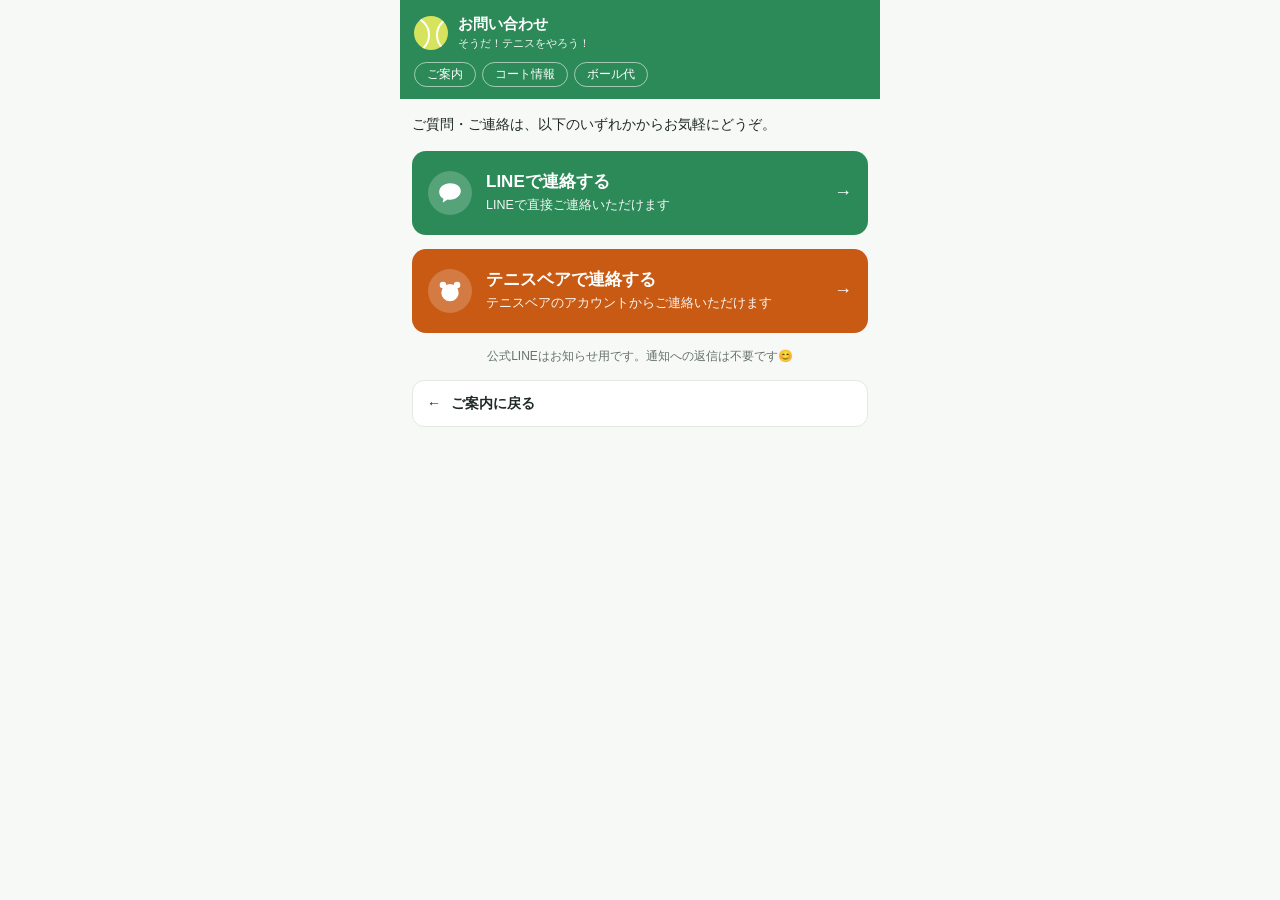
==== contact.html @ 5f0492db "Add files via upload" ====
<!DOCTYPE html>
<html lang="ja">
<head>
<meta charset="UTF-8">
<meta name="viewport" content="width=device-width, initial-scale=1">
<meta name="robots" content="noindex, nofollow">
<title>お問い合わせ｜そうだ！テニスをやろう！</title>
<link rel="stylesheet" href="style.css">
</head>
<body>
<div class="wrap">
  <header class="s-head">
    <div class="s-brand"><div class="s-ball"></div><div><div class="s-title">お問い合わせ</div><div class="s-sub">そうだ！テニスをやろう！</div></div></div>
    <nav class="s-nav"><a href="index.html">ご案内</a><a href="courts.html">コート情報</a><a href="https://ball-fund.web.app" target="_blank" rel="noopener noreferrer">ボール代</a></nav>
  </header>
  <main class="s-body">
    <p class="c-intro">ご質問・ご連絡は、以下のいずれかからお気軽にどうぞ。</p>

    <a class="c-btn line" href="https://line.me/ti/p/kHzxjMSbi4" rel="noopener noreferrer">
      <span class="c-ico" aria-hidden="true"><svg viewBox="0 0 24 24"><path d="M12 3C6.5 3 2 6.6 2 11c0 2.6 1.5 4.9 3.9 6.4-.1.9-.5 2.5-.6 2.9 0 .3.1.4.4.3.5-.2 3-1.9 4-2.6.7.1 1.5.2 2.3.2 5.5 0 10-3.6 10-8S17.5 3 12 3z"/></svg></span>
      <span class="c-txt"><span class="c-main">LINEで連絡する</span><span class="c-sub">LINEで直接ご連絡いただけます</span></span>
      <span class="c-arrow" aria-hidden="true">→</span>
    </a>

    <a class="c-btn bear" href="https://www.tennisbear.net/user/166625/info?openExternalBrowser=1" rel="noopener noreferrer">
      <span class="c-ico" aria-hidden="true"><svg viewBox="0 0 24 24"><circle cx="5.5" cy="6.5" r="3"/><circle cx="18.5" cy="6.5" r="3"/><circle cx="12" cy="13.5" r="8"/></svg></span>
      <span class="c-txt"><span class="c-main">テニスベアで連絡する</span><span class="c-sub">テニスベアのアカウントからご連絡いただけます</span></span>
      <span class="c-arrow" aria-hidden="true">→</span>
    </a>

    <p class="s-small" style="text-align:center">公式LINEはお知らせ用です。通知への返信は不要です😊</p>

    <a href="index.html" class="s-go back"><span aria-hidden="true">←</span><span>ご案内に戻る</span></a>
  </main>
</div>
</body>
</html>
---- style.css ----
/* そうだ！テニスをやろう！ ご案内サイト 共通スタイル（JavaScriptなし） */
:root { color-scheme: light; }
* { box-sizing: border-box; }
body {
  --g: #2c8a58; --g-soft: #e4f2ea; --b: #3a7fe0; --b-soft: #e5eefb;
  --a: #eaaa3a; --a-soft: #fcf0d6; --c: #d65f5d; --c-soft: #fbe6e3;
  --ink: #1f2a24; --mute: #66726a; --line: #e2e9e4; --bg: #f7f9f6;
  margin: 0; background: var(--bg); color: var(--ink);
  font-family: "Hiragino Sans", "Yu Gothic", "Noto Sans JP", sans-serif;
  font-size: 14px; line-height: 1.65;
  -webkit-text-size-adjust: 100%;
}
.wrap { max-width: 480px; margin-inline: auto; min-height: 100vh; background: var(--bg); }
h1, h2, h3, p { margin: 0; }

.s-head { background: var(--g); color: #fff; padding: 14px 14px 12px; display: flex; flex-direction: column; gap: 10px; }
.s-brand { display: flex; align-items: center; gap: 10px; }
.s-ball { width: 34px; height: 34px; border-radius: 50%; background: #d6e35c; position: relative; overflow: hidden; flex: none; }
.s-ball::before, .s-ball::after { content: ""; position: absolute; top: 0; width: 34px; height: 34px; border: 2px solid #fff; border-radius: 50%; }
.s-ball::before { left: -22px; }
.s-ball::after { left: 22px; }
.s-title { font-size: 15px; font-weight: 700; line-height: 1.3; }
.s-sub { font-size: 11px; opacity: .92; }
.s-nav { display: flex; gap: 6px; }
.s-nav a { color: #fff; text-decoration: none; font-size: 12px; padding: 2px 12px; border-radius: 99px; border: 1px solid rgba(255,255,255,.55); }
.s-nav a.on { background: #fff; color: var(--g); font-weight: 700; border-color: #fff; }
.s-body { padding: 14px 12px 24px; display: flex; flex-direction: column; gap: 14px; }

.s-card { background: #fff; border: 1px solid var(--line); border-radius: 12px; padding: 12px 14px; display: flex; flex-direction: column; gap: 9px; min-width: 0; }
.s-h { font-size: 15px; font-weight: 700; display: flex; align-items: center; gap: 8px; }
.s-h::before { content: ""; width: 9px; height: 9px; border-radius: 50%; background: var(--dot, var(--g)); flex: none; }
.s-card.g { --dot: var(--g); }
.s-card.b { --dot: var(--b); }
.s-card.a { --dot: var(--a); }
.s-card p { font-size: 13.5px; }
.s-card a { color: var(--b); }
.s-sym { display: grid; grid-template-columns: repeat(3, 1fr); gap: 6px; }
.s-sym span { background: var(--g-soft); border-radius: 8px; text-align: center; padding: 3px 0; font-size: 12.5px; }
.s-sym b { font-size: 15px; }
.s-formula { background: var(--b-soft); border-radius: 10px; padding: 9px 11px; font-size: 13px; font-weight: 700; line-height: 1.55; }
.s-card .s-note { font-size: 12.5px; color: var(--mute); }
.s-small { font-size: 12px; color: var(--mute); }

.s-card details { border-top: 1px solid var(--line); }
.s-card details.first { border-top: 0; }
.s-card summary { list-style: none; cursor: pointer; padding: 9px 0; font-size: 13.5px; font-weight: 500; display: flex; justify-content: space-between; gap: 10px; }
.s-card summary::-webkit-details-marker { display: none; }
.s-card summary::after { content: "＋"; color: var(--g); font-weight: 700; flex: none; }
.s-card details[open] summary::after { content: "－"; }
.s-card details > div { padding: 0 0 10px; font-size: 13px; color: #34413a; display: flex; flex-direction: column; gap: 8px; }

/* 参加費の例（3列） */
.s-mini { border-collapse: collapse; font-size: 13px; width: 100%; table-layout: fixed; }
.s-mini th, .s-mini td { padding: 6px 6px; border-bottom: 1px solid var(--line); text-align: right; }
.s-mini th:first-child, .s-mini td:first-child { text-align: left; }
.s-mini th { color: var(--mute); font-weight: 500; font-size: 12px; white-space: nowrap; }
.s-mini td b { font-weight: 700; }
.s-card .s-mini-note { font-size: 12px; color: var(--mute); }

.s-go { background: #fff; border: 1px solid var(--line); border-radius: 12px; padding: 11px 14px; display: flex; justify-content: space-between; align-items: center; color: var(--ink); text-decoration: none; font-weight: 700; }
.s-go small { display: block; font-weight: 400; color: var(--mute); font-size: 11.5px; }

.s-cat { display: flex; align-items: center; flex-wrap: wrap; gap: 8px; margin: 4px 0 6px; }
.s-cat h3 { font-size: 13px; }
.s-cat .t { font-size: 10.5px; font-weight: 700; background: var(--g); color: #fff; border-radius: 99px; padding: 0 8px; }
.s-cat .d { font-size: 11px; font-weight: 700; color: #a6402f; background: var(--c-soft); border-radius: 6px; padding: 0 7px; }
.s-court { background: #fff; border: 1px solid var(--line); border-left: 4px solid var(--c); border-radius: 10px; padding: 8px 12px; margin-bottom: 7px; }
.s-court p { margin: 0 0 2px; font-weight: 700; font-size: 13.5px; overflow-wrap: anywhere; }
.s-price { display: inline-block; background: var(--c-soft); color: #a6402f; border-radius: 99px; padding: 0 9px; font-size: 12px; font-weight: 700; }
.s-foot { text-align: center; font-size: 12px; color: var(--mute); }

/* お問い合わせページ */
.c-intro { font-size: 14px; }
.c-btn { display: flex; align-items: center; gap: 14px; padding: 16px 16px; min-height: 84px; border-radius: 14px; color: #fff; text-decoration: none; -webkit-tap-highlight-color: transparent; }
.c-btn:active { opacity: .85; }
.c-btn .c-ico { flex: none; width: 44px; height: 44px; border-radius: 50%; background: rgba(255,255,255,.2); display: grid; place-items: center; }
.c-btn .c-ico svg { width: 26px; height: 26px; fill: #fff; }
.c-btn .c-txt { flex: 1; min-width: 0; }
.c-btn .c-main { display: block; font-size: 17px; font-weight: 700; line-height: 1.35; }
.c-btn .c-sub { display: block; font-size: 12.5px; opacity: .95; line-height: 1.5; margin-top: 2px; }
.c-btn .c-arrow { flex: none; font-size: 18px; font-weight: 700; }
.c-btn.line { background: var(--g); }
.c-btn.bear { background: #c85a14; }
.s-go.back { justify-content: flex-start; gap: 10px; }
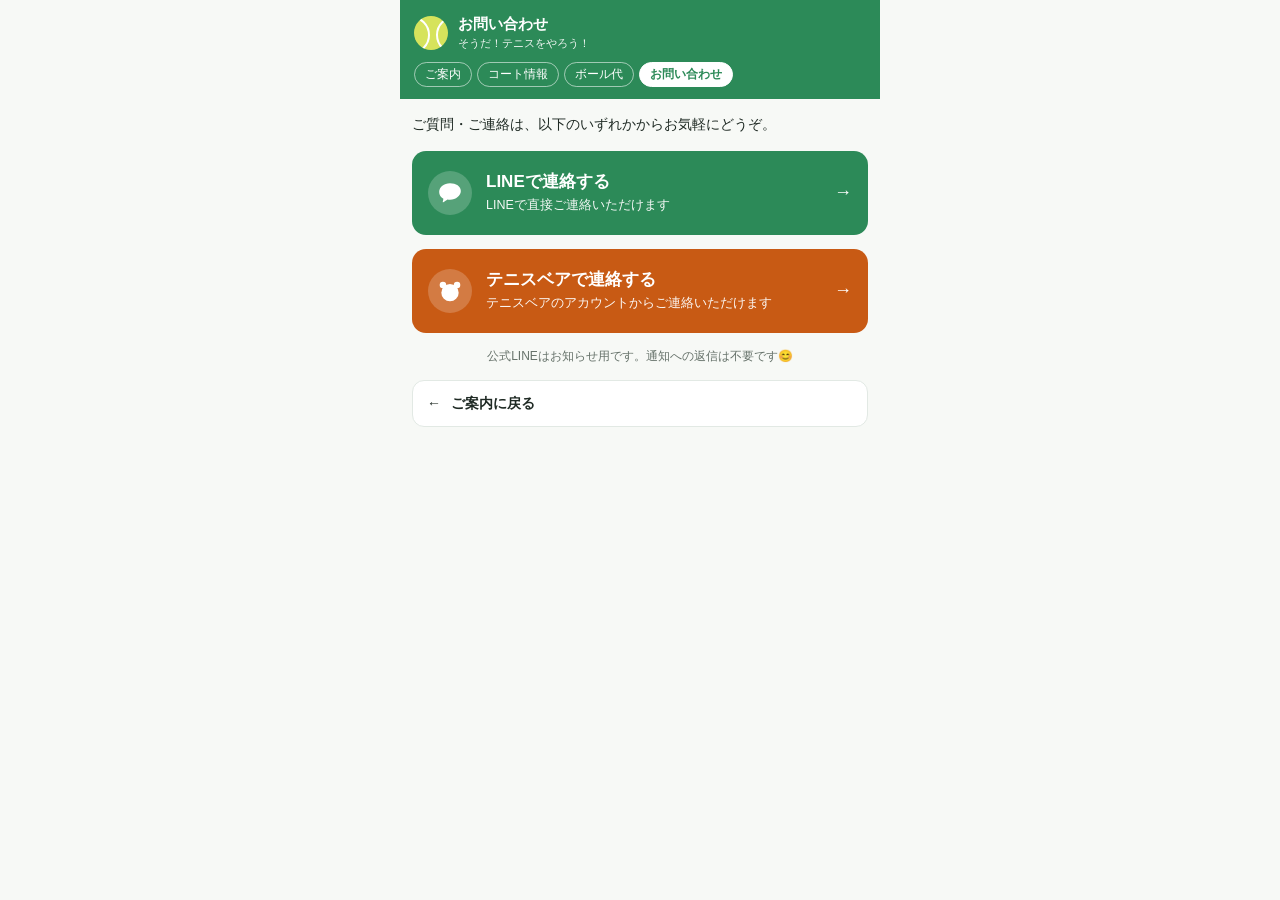
==== commit f7e51846: "ナビゲーションに「お問い合わせ」を追加し、テニスベアのURLを更新 - index/courts/contactの共通ナビを4項目に統一し、現在ページのタブを強調 - 4項目が横一列に収まるようnav" ====
--- a/contact.html
+++ b/contact.html
@@ -11,7 +11,7 @@
 <div class="wrap">
   <header class="s-head">
     <div class="s-brand"><div class="s-ball"></div><div><div class="s-title">お問い合わせ</div><div class="s-sub">そうだ！テニスをやろう！</div></div></div>
-    <nav class="s-nav"><a href="index.html">ご案内</a><a href="courts.html">コート情報</a><a href="https://ball-fund.web.app" target="_blank" rel="noopener noreferrer">ボール代</a></nav>
+    <nav class="s-nav"><a href="index.html">ご案内</a><a href="courts.html">コート情報</a><a href="https://ball-fund.web.app" target="_blank" rel="noopener noreferrer">ボール代</a><a href="contact.html" class="on" aria-current="page">お問い合わせ</a></nav>
   </header>
   <main class="s-body">
     <p class="c-intro">ご質問・ご連絡は、以下のいずれかからお気軽にどうぞ。</p>
@@ -22,7 +22,7 @@
       <span class="c-arrow" aria-hidden="true">→</span>
     </a>
 
-    <a class="c-btn bear" href="https://www.tennisbear.net/user/166625/info?openExternalBrowser=1" rel="noopener noreferrer">
+    <a class="c-btn bear" href="https://www.tennisbear.net/user/166625/info/" rel="noopener noreferrer">
       <span class="c-ico" aria-hidden="true"><svg viewBox="0 0 24 24"><circle cx="5.5" cy="6.5" r="3"/><circle cx="18.5" cy="6.5" r="3"/><circle cx="12" cy="13.5" r="8"/></svg></span>
       <span class="c-txt"><span class="c-main">テニスベアで連絡する</span><span class="c-sub">テニスベアのアカウントからご連絡いただけます</span></span>
       <span class="c-arrow" aria-hidden="true">→</span>
--- a/style.css
+++ b/style.css
@@ -21,9 +21,14 @@
 .s-ball::after { left: 22px; }
 .s-title { font-size: 15px; font-weight: 700; line-height: 1.3; }
 .s-sub { font-size: 11px; opacity: .92; }
-.s-nav { display: flex; gap: 6px; }
-.s-nav a { color: #fff; text-decoration: none; font-size: 12px; padding: 2px 12px; border-radius: 99px; border: 1px solid rgba(255,255,255,.55); }
+.s-nav { display: flex; flex-wrap: nowrap; gap: 5px; }
+.s-nav a { color: #fff; text-decoration: none; font-size: 12px; padding: 2px 10px; border-radius: 99px; border: 1px solid rgba(255,255,255,.55); white-space: nowrap; }
 .s-nav a.on { background: #fff; color: var(--g); font-weight: 700; border-color: #fff; }
+/* 幅320px前後の小さな画面でも4項目を1行に収める */
+@media (max-width: 359px) {
+  .s-nav { gap: 4px; }
+  .s-nav a { font-size: 11px; padding: 2px 7px; }
+}
 .s-body { padding: 14px 12px 24px; display: flex; flex-direction: column; gap: 14px; }
 
 .s-card { background: #fff; border: 1px solid var(--line); border-radius: 12px; padding: 12px 14px; display: flex; flex-direction: column; gap: 9px; min-width: 0; }
